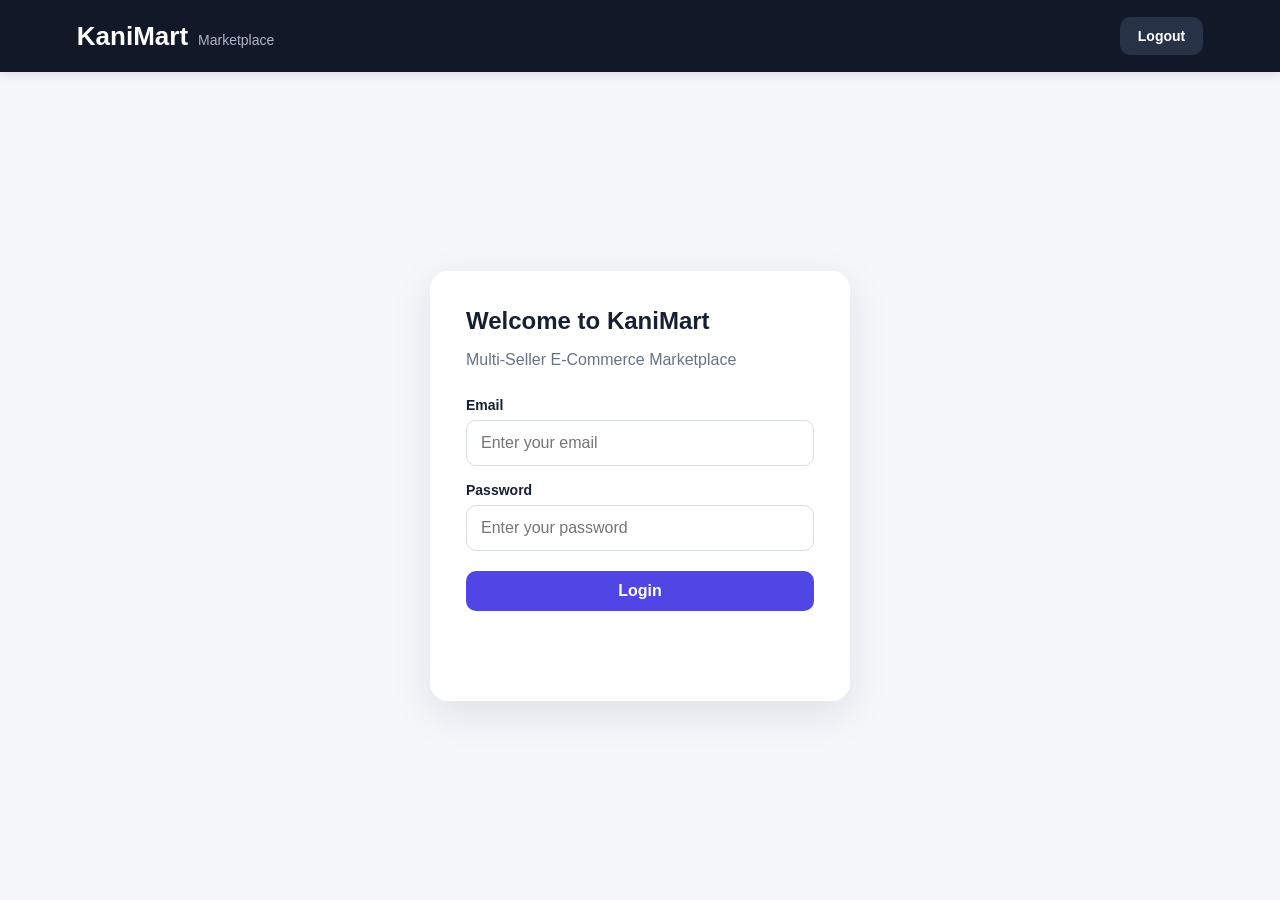
==== frontend/index.html @ 9bc730ee "Implement controllers and frontend updates" ====
<!DOCTYPE html>
<html lang="en">
<head>
    <meta charset="UTF-8">
    <meta name="viewport" content="width=device-width, initial-scale=1.0">

    <title>KaniMart - Marketplace</title>

    <link rel="stylesheet" href="style.css">
</head>

<body>

    <!-- =========================
         HEADER
    ========================== -->
    <header class="topbar">

        <div class="brand">
            <h1>KaniMart</h1>
            <span>Marketplace</span>
        </div>

        <div class="user-area">
            <span id="welcomeUser"></span>

            <button
                id="logoutButton"
                class="secondary-button"
                type="button"
            >
                Logout
            </button>
        </div>

    </header>


    <!-- =========================
         MAIN CONTENT
    ========================== -->
    <main class="page">

        <!-- =========================
             LOGIN SECTION
        ========================== -->
        <section
            id="authSection"
            class="auth-container"
        >

            <div class="auth-card">

                <h2>Welcome to KaniMart</h2>

                <p class="subtitle">
                    Multi-Seller E-Commerce Marketplace
                </p>

                <form id="loginForm">

                    <label for="email">
                        Email
                    </label>

                    <input
                        type="email"
                        id="email"
                        placeholder="Enter your email"
                        required
                    >


                    <label for="password">
                        Password
                    </label>

                    <input
                        type="password"
                        id="password"
                        placeholder="Enter your password"
                        required
                    >


                    <button
                        type="submit"
                        class="primary-button"
                    >
                        Login
                    </button>

                </form>

                <p
                    id="message"
                    class="message"
                ></p>

            </div>

        </section>


        <!-- =========================
             MARKETPLACE SECTION
        ========================== -->
        <section
            id="marketplaceSection"
            class="marketplace hidden"
        >

            <!-- HERO -->
            <div class="hero">

                <div>

                    <p class="eyebrow">
                        KaniMart Marketplace
                    </p>

                    <h2>
                        Find products you love.
                    </h2>

                    <p>
                        Browse products from multiple sellers
                        and shop from one marketplace.
                    </p>

                </div>

            </div>


            <!-- =========================
                 SEARCH / FILTER TOOLBAR
            ========================== -->
            <div class="toolbar">

                <input
                    type="search"
                    id="searchInput"
                    placeholder="Search products..."
                >


                <select id="categoryFilter">

                    <option value="">
                        All categories
                    </option>

                </select>


                <button
                    id="refreshProducts"
                    class="secondary-button"
                    type="button"
                >
                    Refresh
                </button>

            </div>


            <!-- =========================
                 PRODUCT / CART CONTROLS
            ========================== -->
            <div class="section-heading">

                <div>

                    <h2>
                        Products
                    </h2>

                    <p id="productCount">
                        Loading products...
                    </p>

                </div>


                <button
                    id="cartButton"
                    class="cart-button"
                    type="button"
                >
                    Cart
                    <span id="cartCount">0</span>
                </button>


                <button
                    id="checkoutButton"
                    class="cart-button"
                    type="button"
                >
                    Checkout
                </button>


                <button
                    id="orderHistoryButton"
                    class="secondary-button"
                    type="button"
                >
                    Order History
                </button>

            </div>


            <!-- =========================
                 PRODUCTS
            ========================== -->
            <div
                id="productGrid"
                class="product-grid"
            ></div>


            <p
                id="productMessage"
                class="message"
            ></p>

        </section>

    </main>


    <!-- =========================
         JAVASCRIPT
         
         IMPORTANT:
         The AI chatbot is created
         by app.js using setupChatbot().
         
         Do NOT add another chatbot
         section here.
    ========================== -->

    <script src="app.js"></script>

</body>
</html>
---- frontend/style.css ----
* {
    box-sizing: border-box;
}
:root {
    font-family: Arial, Helvetica, sans-serif;
    color: #172033;
    background: #f5f7fb;
}
body {
    margin: 0;
    min-height: 100vh;
    background: #f5f7fb;
}
button,
input,
select {
    font: inherit;
}
button {
    cursor: pointer;
}
.topbar {
    min-height: 72px;
    padding: 0 6%;
    display: flex;
    align-items: center;
    justify-content: space-between;
    background: #111827;
    color: white;
    box-shadow: 0 2px 10px rgba(0, 0, 0, 0.12);
}
.brand {
    display: flex;
    align-items: baseline;
    gap: 10px;
}
.brand h1 {
    margin: 0;
    font-size: 26px;
}
.brand span {
    color: #aeb8ca;
    font-size: 14px;
}
.user-area {
    display: flex;
    align-items: center;
    gap: 16px;
    font-size: 14px;
}
.page {
    width: min(1200px, 92%);
    margin: 0 auto;
}
.auth-container {
    min-height: calc(100vh - 72px);
    display: grid;
    place-items: center;
}
.auth-card {
    width: min(420px, 100%);
    padding: 36px;
    background: white;
    border-radius: 18px;
    box-shadow: 0 12px 40px rgba(20, 30, 50, 0.10);
}
.auth-card h2 {
    margin-top: 0;
    margin-bottom: 8px;
}
.subtitle {
    color: #687386;
    margin-bottom: 28px;
}
label {
    display: block;
    margin: 16px 0 7px;
    font-weight: 600;
    font-size: 14px;
}
input,
select {
    width: 100%;
    padding: 13px 14px;
    border: 1px solid #d6dce7;
    border-radius: 10px;
    background: white;
    outline: none;
}
input:focus,
select:focus {
    border-color: #4f46e5;
    box-shadow: 0 0 0 3px rgba(79, 70, 229, 0.10);
}
.primary-button,
.secondary-button,
.cart-button {
    border: 0;
    border-radius: 10px;
    padding: 11px 18px;
    font-weight: 700;
}
.primary-button {
    width: 100%;
    margin-top: 20px;
    background: #4f46e5;
    color: white;
}
.primary-button:hover {
    background: #4338ca;
}
.primary-button:disabled {
    background: #aeb5c5;
    cursor: not-allowed;
}
.secondary-button {
    background: #eef1f7;
    color: #263248;
}
.topbar .secondary-button {
    background: #273247;
    color: white;
}
.cart-button {
    background: #111827;
    color: white;
}
.cart-button span {
    display: inline-grid;
    place-items: center;
    min-width: 23px;
    height: 23px;
    margin-left: 6px;
    padding: 0 5px;
    border-radius: 50%;
    background: #4f46e5;
}
.message {
    min-height: 22px;
    margin-top: 16px;
    color: #4f5b70;
}
.marketplace {
    padding: 32px 0 60px;
}
.hero {
    min-height: 250px;
    padding: 40px;
    display: flex;
    align-items: center;
    border-radius: 22px;
    background: linear-gradient(135deg, #172554, #4338ca);
    color: white;
    overflow: hidden;
}
.hero h2 {
    margin: 5px 0 12px;
    font-size: clamp(30px, 5vw, 48px);
}
.hero p {
    max-width: 600px;
    color: #dce3ff;
    line-height: 1.6;
}
.eyebrow {
    text-transform: uppercase;
    letter-spacing: 2px;
    font-size: 12px;
    font-weight: 700;
}
.toolbar {
    margin: 28px 0;
    display: grid;
    grid-template-columns: 1fr 220px auto;
    gap: 12px;
}
.section-heading {
    display: flex;
    justify-content: space-between;
    align-items: center;
    margin: 20px 0;
}
.section-heading h2 {
    margin: 0;
}
.section-heading p {
    margin: 5px 0 0;
    color: #758095;
    font-size: 14px;
}
.product-grid {
    display: grid;
    grid-template-columns: repeat(3, 1fr);
    gap: 22px;
}
.product-card {
    background: white;
    border-radius: 16px;
    overflow: hidden;
    box-shadow: 0 5px 22px rgba(20, 30, 50, 0.08);
    transition: transform 0.15s ease, box-shadow 0.15s ease;
}
.product-card:hover {
    transform: translateY(-3px);
    box-shadow: 0 10px 28px rgba(20, 30, 50, 0.12);
}
.product-card img {
    width: 100%;
    height: 210px;
    display: block;
    object-fit: cover;
    background: #edf0f5;
}
.product-info {
    padding: 18px;
}
.category {
    display: inline-block;
    padding: 5px 9px;
    border-radius: 999px;
    background: #eef2ff;
    color: #4338ca;
    font-size: 11px;
    font-weight: 700;
}
.product-info h3 {
    margin: 12px 0 8px;
    font-size: 19px;
}
.description {
    min-height: 42px;
    margin: 0 0 16px;
    color: #687386;
    font-size: 14px;
    line-height: 1.5;
}
.product-bottom {
    display: flex;
    justify-content: space-between;
    align-items: center;
    margin-bottom: 4px;
}
.product-bottom strong {
    font-size: 20px;
}
.stock {
    color: #16803c;
    font-size: 12px;
    font-weight: 700;
}
.out-stock {
    color: #c62828;
    font-size: 12px;
    font-weight: 700;
}
.empty-state {
    grid-column: 1 / -1;
    padding: 60px 20px;
    text-align: center;
    background: white;
    border-radius: 16px;
}
.hidden {
    display: none !important;
}
@media (max-width: 850px) {
    .product-grid {
        grid-template-columns: repeat(2, 1fr);
    }
    .toolbar {
        grid-template-columns: 1fr 1fr;
    }
    .toolbar .secondary-button {
        grid-column: 1 / -1;
    }
}
@media (max-width: 600px) {
    .topbar {
        padding: 12px 4%;
    }
    .brand span {
        display: none;
    }
    .user-area {
        gap: 8px;
        font-size: 12px;
    }
    .page {
        width: 94%;
    }
    .hero {
        padding: 28px;
    }
    .product-grid {
        grid-template-columns: 1fr;
    }
    .toolbar {
        grid-template-columns: 1fr;
    }
    .toolbar .secondary-button {
        grid-column: auto;
    }
    .section-heading {
        align-items: flex-start;
        gap: 15px;
    }
}
.chatbot-section {
    margin: 40px auto;
    max-width: 800px;
    padding: 24px;
    border-radius: 12px;
    background: #ffffff;
    box-shadow: 0 4px 16px rgba(0, 0, 0, 0.08);
}

.chat-messages {
    min-height: 180px;
    max-height: 400px;
    overflow-y: auto;
    margin: 16px 0;
    padding: 16px;
    border: 1px solid #ddd;
    border-radius: 8px;
}

.chat-message {
    margin-bottom: 12px;
    padding: 10px 12px;
    border-radius: 8px;
}

.chat-message.user {
    text-align: right;
    background: #f1f1f1;
}

.chat-message.assistant {
    background: #eef6ff;
}

.chat-message strong {
    display: block;
    margin-bottom: 4px;
}

.chat-input-row {
    display: flex;
    gap: 10px;
}

#chatInput {
    flex: 1;
    padding: 12px;
    border: 1px solid #ccc;
    border-radius: 8px;
}

#chatSendButton {
    min-width: 90px;
}

.chat-status {
    min-height: 20px;
    margin-top: 8px;
}
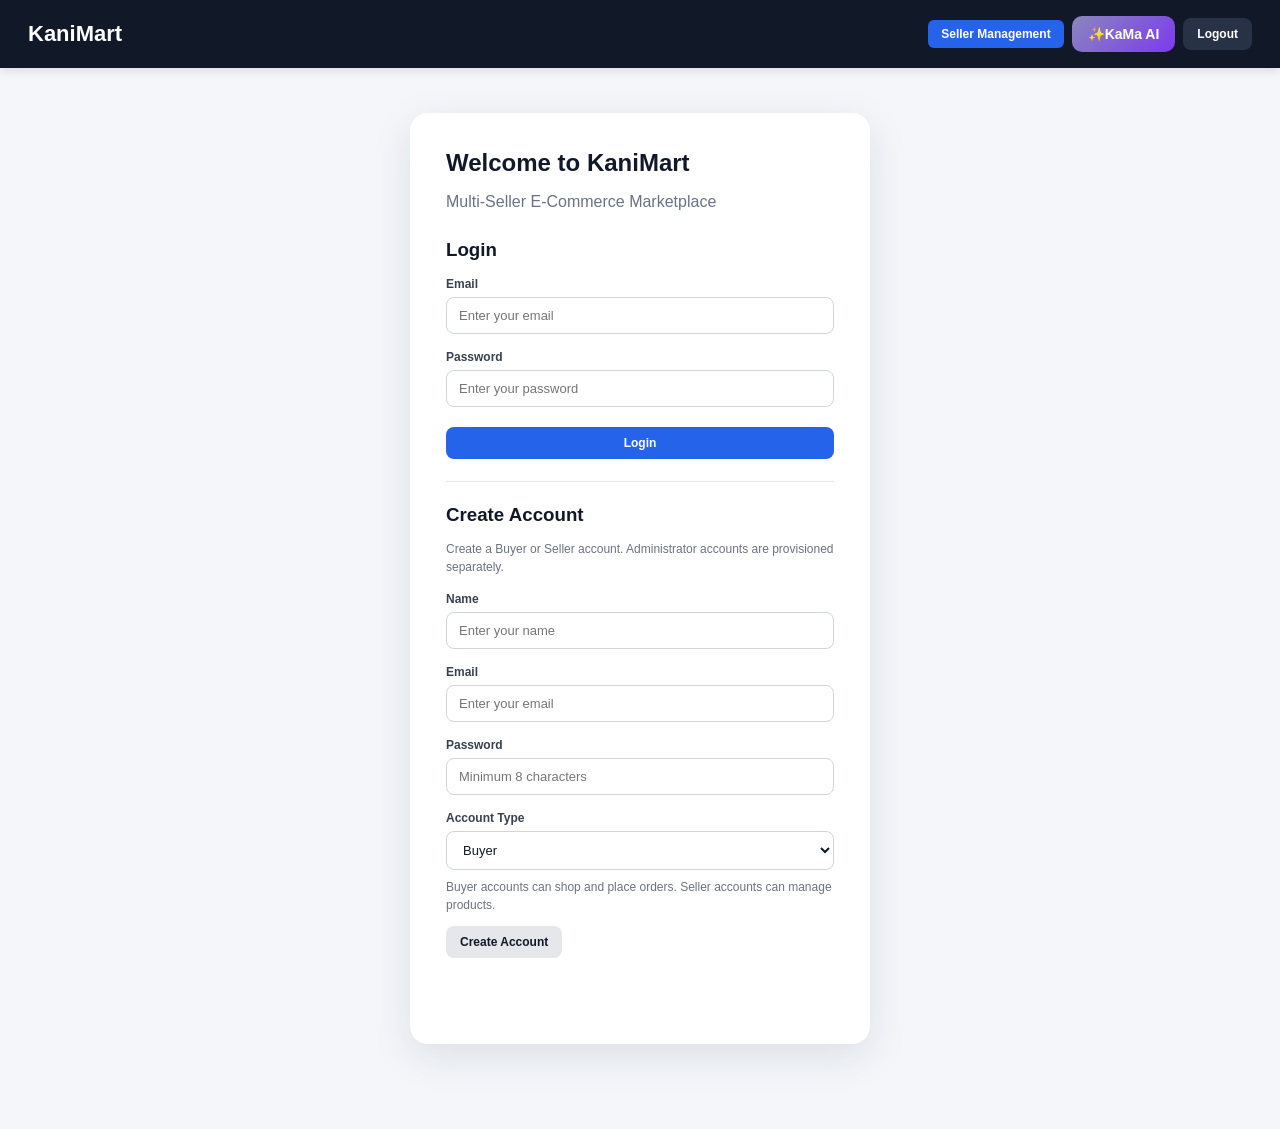
==== commit 7d643124: "Update storefront and product workflows Add frontend pages and AI, checkout, seller, and order flows" ====
--- a/frontend/index.html
+++ b/frontend/index.html
@@ -1,5 +1,6 @@
 <!DOCTYPE html>
 <html lang="en">
+
 <head>
     <meta charset="UTF-8">
     <meta name="viewport" content="width=device-width, initial-scale=1.0">
@@ -7,43 +8,578 @@
     <title>KaniMart - Marketplace</title>
 
     <link rel="stylesheet" href="style.css">
+
+    <style>
+        /* =====================================================
+           PAGE LAYOUT
+           ===================================================== */
+
+        * {
+            box-sizing: border-box;
+        }
+
+        body {
+            margin: 0;
+            background: #f4f6fa;
+        }
+
+        .page {
+            width: 100%;
+            max-width: none;
+            margin: 0;
+            padding: 0 28px 40px;
+        }
+
+
+        /* =====================================================
+           HEADER
+           ===================================================== */
+
+        .topbar {
+            width: 100%;
+            min-height: 56px;
+            padding: 16px 28px;
+            display: flex;
+            align-items: center;
+            justify-content: space-between;
+            background: #111827;
+        }
+
+        .brand {
+            display: flex;
+            align-items: baseline;
+            gap: 8px;
+        }
+
+        .brand h1 {
+            margin: 0;
+            font-size: 22px;
+            color: #ffffff;
+        }
+
+        .brand span {
+            color: #93c5fd;
+            font-size: 12px;
+        }
+
+        .user-area {
+            display: flex;
+            align-items: center;
+            gap: 8px;
+        }
+
+        #welcomeUser {
+            color: #ffffff;
+            font-size: 12px;
+            font-weight: 600;
+        }
+
+
+        /* =====================================================
+           SELLER MANAGEMENT BUTTON
+           ===================================================== */
+
+        .seller-management-button {
+            display: inline-flex;
+            align-items: center;
+            text-decoration: none;
+            padding: 7px 13px;
+            border-radius: 6px;
+            background: #2563eb;
+            color: white;
+            font-weight: 600;
+            font-size: 12px;
+            margin-left: 4px;
+        }
+
+        .seller-management-button:hover {
+            background: #1d4ed8;
+        }
+
+
+        /* =====================================================
+           MARKETPLACE
+           ===================================================== */
+
+        .marketplace {
+            width: 100%;
+            max-width: none;
+            margin: 0;
+            padding: 0;
+        }
+
+
+        /* =====================================================
+           HERO
+           ===================================================== */
+
+        .hero {
+            width: 100%;
+            margin: 24px 0 20px;
+            padding: 34px 32px;
+            border-radius: 16px;
+
+            background: linear-gradient(
+                135deg,
+                #1e2a68,
+                #4338ca
+            );
+
+            color: white;
+        }
+
+        .hero > div {
+            width: 100%;
+        }
+
+        .hero .eyebrow {
+            margin: 0 0 12px;
+            font-size: 11px;
+            font-weight: 700;
+            text-transform: uppercase;
+            letter-spacing: 1px;
+            color: #dbeafe;
+        }
+
+        .hero h2 {
+            margin: 0 0 10px;
+            font-size: 34px;
+            line-height: 1.15;
+            color: white;
+        }
+
+        .hero p:last-child {
+            margin: 0;
+            font-size: 14px;
+            line-height: 1.5;
+            color: #e0e7ff;
+        }
+
+
+        /* =====================================================
+           SEARCH / FILTER TOOLBAR
+           ===================================================== */
+
+        .toolbar {
+            width: 100%;
+            display: grid;
+            grid-template-columns: minmax(0, 1fr) 180px auto;
+            gap: 10px;
+            margin-bottom: 20px;
+        }
+
+        .toolbar input,
+        .toolbar select {
+            width: 100%;
+            height: 38px;
+            padding: 0 12px;
+            border: 1px solid #d1d5db;
+            border-radius: 8px;
+            background: white;
+            font-size: 13px;
+            outline: none;
+        }
+
+        .toolbar input:focus,
+        .toolbar select:focus {
+            border-color: #2563eb;
+        }
+
+        .toolbar button {
+            height: 38px;
+            white-space: nowrap;
+        }
+
+
+        /* =====================================================
+           PRODUCT HEADER
+           ===================================================== */
+
+        .section-heading {
+            width: 100%;
+            display: flex;
+            align-items: flex-end;
+            justify-content: space-between;
+            gap: 20px;
+            margin-bottom: 14px;
+        }
+
+        .section-heading h2 {
+            margin: 0 0 4px;
+            font-size: 21px;
+            color: #111827;
+        }
+
+        .section-heading p {
+            margin: 0;
+            font-size: 12px;
+            color: #6b7280;
+        }
+
+
+        /* =====================================================
+           MARKETPLACE ACTIONS
+           ===================================================== */
+
+        .marketplace-actions {
+            display: flex;
+            align-items: center;
+            justify-content: flex-end;
+            gap: 7px;
+            flex-wrap: wrap;
+        }
+
+        #cartButton,
+        #checkoutButton,
+        #orderHistoryButton {
+            height: 34px;
+            padding: 0 13px;
+            border: none;
+            border-radius: 8px;
+            background: #111827;
+            color: white;
+            font-size: 12px;
+            font-weight: 600;
+            cursor: pointer;
+        }
+
+        #cartButton:hover,
+        #checkoutButton:hover,
+        #orderHistoryButton:hover {
+            background: #1f2937;
+        }
+
+        #cartCount {
+            display: inline-flex;
+            align-items: center;
+            justify-content: center;
+            min-width: 18px;
+            height: 18px;
+            margin-left: 4px;
+            padding: 0 5px;
+            border-radius: 50%;
+            background: #4f46e5;
+            color: white;
+            font-size: 10px;
+        }
+
+
+        /* =====================================================
+           PRODUCT GRID
+           ===================================================== */
+
+        .product-grid {
+            width: 100%;
+            display: grid;
+            grid-template-columns: repeat(4, minmax(0, 1fr));
+            gap: 16px;
+        }
+
+
+        /* =====================================================
+           PRODUCT CARD
+           ===================================================== */
+
+        .product-card {
+            min-width: 0;
+            background: white;
+            border: 1px solid #e5e7eb;
+            border-radius: 12px;
+            overflow: hidden;
+            transition:
+                transform 0.2s ease,
+                box-shadow 0.2s ease;
+        }
+
+        .product-card:hover {
+            transform: translateY(-2px);
+            box-shadow: 0 8px 20px rgba(0, 0, 0, 0.08);
+        }
+
+        .product-card img {
+            width: 100%;
+            height: 190px;
+            display: block;
+            object-fit: cover;
+            background: #f3f4f6;
+        }
+
+
+        /* =====================================================
+           PRODUCT CONTENT
+           ===================================================== */
+
+        .product-card .product-content {
+            padding: 13px;
+        }
+
+        .product-card h3 {
+            margin: 7px 0 6px;
+            font-size: 15px;
+            line-height: 1.35;
+            color: #111827;
+        }
+
+        .product-card p {
+            margin: 0 0 8px;
+            font-size: 12px;
+            line-height: 1.45;
+            color: #6b7280;
+        }
+
+
+        /* =====================================================
+           AUTH SECTION
+           ===================================================== */
+
+        .auth-container {
+            width: 100%;
+            min-height: calc(100vh - 56px);
+            display: flex;
+            justify-content: center;
+            align-items: flex-start;
+            padding: 45px 20px;
+        }
+
+        .auth-card {
+            width: 100%;
+            max-width: 460px;
+        }
+
+        .auth-divider {
+            margin: 22px 0;
+            border: 0;
+            border-top: 1px solid #e5e7eb;
+        }
+
+        .auth-section-title {
+            margin-top: 0;
+            margin-bottom: 14px;
+        }
+
+        .auth-note {
+            margin-top: 8px;
+            font-size: 12px;
+            line-height: 1.5;
+            color: #6b7280;
+        }
+
+        .role-description {
+            margin-top: 5px;
+            margin-bottom: 14px;
+            font-size: 12px;
+            line-height: 1.5;
+            color: #6b7280;
+        }
+
+
+        /* =====================================================
+           GENERAL BUTTONS
+           ===================================================== */
+
+        .secondary-button {
+            cursor: pointer;
+        }
+
+
+        /* =====================================================
+           MESSAGE
+           ===================================================== */
+
+        .message {
+            margin-top: 12px;
+        }
+        
+        /* =====================================================
+           AI BUTTON
+           ===================================================== */
+        .kama-ai-button {
+            display: inline-flex;
+            align-items: center;
+            gap: 8px;
+            padding: 10px 16px;
+            border: none;
+            border-radius: 10px;
+            background: linear-gradient(135deg, #8a87be, #7c3aed);
+            color: #ffffff;
+            font-weight: 700;
+            cursor: pointer;
+            transition: 0.2s ease;
+    }
+
+    .kama-ai-button:hover {
+    transform: translateY(-1px);
+    box-shadow: 0 8px 20px rgba(8, 3, 105, 0.25);
+    }
+
+        /* =====================================================
+           RESPONSIVE
+           ===================================================== */
+
+        @media (max-width: 1100px) {
+
+            .product-grid {
+                grid-template-columns: repeat(3, minmax(0, 1fr));
+            }
+        }
+
+
+        @media (max-width: 800px) {
+
+            .page {
+                padding: 0 16px 30px;
+            }
+
+            .topbar {
+                padding: 0 16px;
+            }
+
+            .user-area {
+                gap: 5px;
+            }
+
+            #welcomeUser {
+                display: none;
+            }
+
+            .hero {
+                padding: 28px 24px;
+            }
+
+            .hero h2 {
+                font-size: 28px;
+            }
+
+            .product-grid {
+                grid-template-columns: repeat(2, minmax(0, 1fr));
+            }
+
+            .toolbar {
+                grid-template-columns: 1fr;
+            }
+
+            .section-heading {
+                align-items: flex-start;
+                flex-direction: column;
+            }
+
+            .marketplace-actions {
+                justify-content: flex-start;
+            }
+        }
+
+
+        @media (max-width: 520px) {
+
+            .page {
+                padding: 0 12px 25px;
+            }
+
+            .topbar {
+                padding: 0 12px;
+            }
+
+            .brand h1 {
+                font-size: 19px;
+            }
+
+            .brand span {
+                display: none;
+            }
+
+            .seller-management-button {
+                display: none;
+            }
+
+            .hero {
+                margin-top: 14px;
+                padding: 24px 20px;
+                border-radius: 12px;
+            }
+
+            .hero h2 {
+                font-size: 25px;
+            }
+
+            .product-grid {
+                grid-template-columns: 1fr;
+            }
+
+            .product-card img {
+                height: 210px;
+            }
+
+            .marketplace-actions {
+                width: 100%;
+            }
+
+            #cartButton,
+            #checkoutButton,
+            #orderHistoryButton {
+                flex: 1;
+            }
+        }
+    </style>
 </head>
 
+
 <body>
 
-    <!-- =========================
+    <!-- =====================================================
          HEADER
-    ========================== -->
+         ===================================================== -->
+
     <header class="topbar">
 
         <div class="brand">
+
             <h1>KaniMart</h1>
-            <span>Marketplace</span>
+
+
+
         </div>
 
+
         <div class="user-area">
+
             <span id="welcomeUser"></span>
+
+
+            <a
+                id="sellerManagement"
+                href="seller.html"
+                class="seller-management-button"
+                hidden
+            >
+                Seller Management
+            </a>
+            <button id="kamaAiButton" class="kama-ai-button" onclick="window.location.href='ai.html'">
+                ✨KaMa AI
+            </button>
 
             <button
                 id="logoutButton"
                 class="secondary-button"
-                type="button"
             >
                 Logout
             </button>
+
         </div>
 
     </header>
 
 
-    <!-- =========================
-         MAIN CONTENT
-    ========================== -->
+    <!-- =====================================================
+         MAIN
+         ===================================================== -->
+
     <main class="page">
 
-        <!-- =========================
-             LOGIN SECTION
-        ========================== -->
+
+        <!-- =================================================
+             AUTH SECTION
+             ================================================= -->
+
         <section
             id="authSection"
             class="auth-container"
@@ -51,11 +587,21 @@
 
             <div class="auth-card">
 
-                <h2>Welcome to KaniMart</h2>
+                <h2>
+                    Welcome to KaniMart
+                </h2>
 
                 <p class="subtitle">
                     Multi-Seller E-Commerce Marketplace
                 </p>
+
+
+                <!-- LOGIN -->
+
+                <h3 class="auth-section-title">
+                    Login
+                </h3>
+
 
                 <form id="loginForm">
 
@@ -67,6 +613,7 @@
                         type="email"
                         id="email"
                         placeholder="Enter your email"
+                        autocomplete="email"
                         required
                     >
 
@@ -79,6 +626,7 @@
                         type="password"
                         id="password"
                         placeholder="Enter your password"
+                        autocomplete="current-password"
                         required
                     >
 
@@ -91,6 +639,102 @@
                     </button>
 
                 </form>
+
+
+                <!-- REGISTRATION DIVIDER -->
+
+                <hr class="auth-divider">
+
+
+                <!-- REGISTRATION -->
+
+                <h3 class="auth-section-title">
+                    Create Account
+                </h3>
+
+                <p class="role-description">
+                    Create a Buyer or Seller account.
+                    Administrator accounts are provisioned separately.
+                </p>
+
+
+                <form id="registerForm">
+
+                    <label for="registerName">
+                        Name
+                    </label>
+
+                    <input
+                        type="text"
+                        id="registerName"
+                        placeholder="Enter your name"
+                        autocomplete="name"
+                        required
+                    >
+
+
+                    <label for="registerEmail">
+                        Email
+                    </label>
+
+                    <input
+                        type="email"
+                        id="registerEmail"
+                        placeholder="Enter your email"
+                        autocomplete="email"
+                        required
+                    >
+
+
+                    <label for="registerPassword">
+                        Password
+                    </label>
+
+                    <input
+                        type="password"
+                        id="registerPassword"
+                        placeholder="Minimum 8 characters"
+                        minlength="8"
+                        autocomplete="new-password"
+                        required
+                    >
+
+
+                    <label for="registerRole">
+                        Account Type
+                    </label>
+
+                    <select
+                        id="registerRole"
+                        required
+                    >
+
+                        <option value="BUYER">
+                            Buyer
+                        </option>
+
+                        <option value="SELLER">
+                            Seller
+                        </option>
+
+                    </select>
+
+
+                    <p class="auth-note">
+                        Buyer accounts can shop and place orders.
+                        Seller accounts can manage products.
+                    </p>
+
+
+                    <button
+                        type="submit"
+                        class="secondary-button"
+                    >
+                        Create Account
+                    </button>
+
+                </form>
+
 
                 <p
                     id="message"
@@ -102,15 +746,18 @@
         </section>
 
 
-        <!-- =========================
-             MARKETPLACE SECTION
-        ========================== -->
+        <!-- =================================================
+             MARKETPLACE
+             ================================================= -->
+
         <section
             id="marketplaceSection"
             class="marketplace hidden"
         >
 
+
             <!-- HERO -->
+
             <div class="hero">
 
                 <div>
@@ -133,9 +780,8 @@
             </div>
 
 
-            <!-- =========================
-                 SEARCH / FILTER TOOLBAR
-            ========================== -->
+            <!-- SEARCH / FILTER -->
+
             <div class="toolbar">
 
                 <input
@@ -157,7 +803,6 @@
                 <button
                     id="refreshProducts"
                     class="secondary-button"
-                    type="button"
                 >
                     Refresh
                 </button>
@@ -165,9 +810,8 @@
             </div>
 
 
-            <!-- =========================
-                 PRODUCT / CART CONTROLS
-            ========================== -->
+            <!-- PRODUCT HEADER -->
+
             <div class="section-heading">
 
                 <div>
@@ -183,45 +827,51 @@
                 </div>
 
 
-                <button
-                    id="cartButton"
-                    class="cart-button"
-                    type="button"
-                >
-                    Cart
-                    <span id="cartCount">0</span>
-                </button>
-
-
-                <button
-                    id="checkoutButton"
-                    class="cart-button"
-                    type="button"
-                >
-                    Checkout
-                </button>
-
-
-                <button
-                    id="orderHistoryButton"
-                    class="secondary-button"
-                    type="button"
-                >
-                    Order History
-                </button>
+                <div class="marketplace-actions">
+
+                    <button
+                        id="cartButton"
+                        class="cart-button"
+                    >
+                        Cart
+
+                        <span id="cartCount">
+                            0
+                        </span>
+
+                    </button>
+
+
+                    <button
+                        id="checkoutButton"
+                        class="cart-button"
+                    >
+                        Checkout
+                    </button>
+
+
+                    <button
+                        id="orderHistoryButton"
+                        class="secondary-button"
+                    >
+                        Order History
+                    </button>
+
+                </div>
 
             </div>
 
 
-            <!-- =========================
-                 PRODUCTS
-            ========================== -->
+            <!-- PRODUCT GRID -->
+
             <div
                 id="productGrid"
                 class="product-grid"
             ></div>
 
 
+            <!-- PRODUCT MESSAGE -->
+
             <p
                 id="productMessage"
                 class="message"
@@ -232,18 +882,10 @@
     </main>
 
 
-    <!-- =========================
-         JAVASCRIPT
-         
-         IMPORTANT:
-         The AI chatbot is created
-         by app.js using setupChatbot().
-         
-         Do NOT add another chatbot
-         section here.
-    ========================== -->
+    <!-- JAVASCRIPT -->
 
     <script src="app.js"></script>
 
 </body>
+
 </html>
--- a/frontend/style.css
+++ b/frontend/style.css
@@ -97,7 +97,7 @@
 .cart-button {
     border: 0;
     border-radius: 10px;
-    padding: 11px 18px;
+    padding: 10px 16px;
     font-weight: 700;
 }
 .primary-button {
@@ -363,4 +363,535 @@
 .chat-status {
     min-height: 20px;
     margin-top: 8px;
-}+}
+#cartButton,
+#checkoutButton,
+#orderHistoryButton {
+    background: #111827;
+    color: white;
+    border: none;
+    border-radius: 10px;
+    padding: 10px 16px;
+    font-weight: 600;
+    cursor: pointer;
+}
+
+#cartButton:hover,
+#checkoutButton:hover,
+#orderHistoryButton:hover {
+    background: #1f2937;
+}
+/* =========================================================
+   KANIMART - GLOBAL WEBSITE LAYOUT
+   ========================================================= */
+
+* {
+    box-sizing: border-box;
+}
+
+html {
+    width: 100%;
+    min-height: 100%;
+}
+
+body {
+    margin: 0;
+    width: 100%;
+    min-height: 100vh;
+    background: #f4f6fa;
+    color: #111827;
+    font-family: Arial, Helvetica, sans-serif;
+}
+
+
+/* =========================================================
+   HEADER
+   ========================================================= */
+
+.topbar {
+    width: 100%;
+    min-height: 56px;
+    padding: 0 28px;
+
+    display: flex;
+    align-items: center;
+    justify-content: space-between;
+
+    background: #111827;
+    color: white;
+}
+
+.brand {
+    display: flex;
+    align-items: baseline;
+    gap: 8px;
+}
+
+.brand h1 {
+    margin: 0;
+    font-size: 22px;
+    color: white;
+}
+
+.brand span {
+    font-size: 12px;
+    color: #93c5fd;
+}
+
+.user-area {
+    display: flex;
+    align-items: center;
+    gap: 8px;
+}
+
+
+/* =========================================================
+   GLOBAL PAGE CONTAINER
+   ========================================================= */
+
+.page {
+    width: 100%;
+    max-width: none;
+    margin: 0;
+    padding: 0 28px 40px;
+}
+
+
+/* =========================================================
+   COMMON CONTENT CONTAINER
+   ========================================================= */
+
+.container,
+.main-container,
+.content,
+.page-container,
+.marketplace,
+.checkout-container,
+.cart-container,
+.orders-container,
+.seller-container {
+    width: 100%;
+    max-width: none;
+}
+
+
+/* =========================================================
+   COMMON SECTION
+   ========================================================= */
+
+.section {
+    width: 100%;
+    margin-bottom: 20px;
+}
+
+
+/* =========================================================
+   COMMON WHITE CARD
+   ========================================================= */
+
+.card {
+    width: 100%;
+    background: white;
+    border-radius: 12px;
+    padding: 20px;
+    border: 1px solid #e5e7eb;
+    box-shadow: 0 3px 12px rgba(0, 0, 0, 0.05);
+}
+
+
+/* =========================================================
+   HERO
+   ========================================================= */
+
+.hero {
+    width: 100%;
+    margin: 24px 0 20px;
+    padding: 32px;
+
+    border-radius: 16px;
+
+    background: linear-gradient(
+        135deg,
+        #1e2a68,
+        #4338ca
+    );
+
+    color: white;
+}
+
+.hero h1,
+.hero h2 {
+    margin: 0 0 10px;
+    color: white;
+}
+
+.hero p {
+    margin: 0;
+    line-height: 1.5;
+}
+
+
+/* =========================================================
+   FORMS
+   ========================================================= */
+
+form {
+    width: 100%;
+}
+
+.form-group {
+    margin-bottom: 14px;
+}
+
+label {
+    display: block;
+    margin-bottom: 6px;
+
+    font-size: 12px;
+    font-weight: 600;
+    color: #374151;
+}
+
+input,
+select,
+textarea {
+    width: 100%;
+    max-width: 100%;
+    box-sizing: border-box;
+
+    padding: 10px 12px;
+
+    border: 1px solid #d1d5db;
+    border-radius: 8px;
+
+    background: white;
+    color: #111827;
+
+    font-size: 13px;
+}
+
+input:focus,
+select:focus,
+textarea:focus {
+    outline: none;
+    border-color: #2563eb;
+}
+
+textarea {
+    min-height: 80px;
+    resize: vertical;
+}
+
+
+/* =========================================================
+   TWO COLUMN FORM
+   ========================================================= */
+
+.form-grid {
+    width: 100%;
+
+    display: grid;
+    grid-template-columns: repeat(2, minmax(0, 1fr));
+
+    gap: 14px 16px;
+}
+
+.full-width {
+    grid-column: 1 / -1;
+}
+
+
+/* =========================================================
+   BUTTONS
+   ========================================================= */
+
+button {
+    font-family: inherit;
+}
+
+.primary-button,
+.secondary-button,
+.cart-button {
+    border: none;
+    border-radius: 8px;
+
+    padding: 9px 14px;
+
+    font-size: 12px;
+    font-weight: 600;
+
+    cursor: pointer;
+}
+
+.primary-button {
+    background: #2563eb;
+    color: white;
+}
+
+.primary-button:hover {
+    background: #1d4ed8;
+}
+
+.secondary-button {
+    background: #e5e7eb;
+    color: #111827;
+}
+
+.secondary-button:hover {
+    background: #d1d5db;
+}
+
+.cart-button {
+    background: #111827;
+    color: white;
+}
+
+.cart-button:hover {
+    background: #1f2937;
+}
+
+
+/* =========================================================
+   PRODUCT GRID
+   ========================================================= */
+
+.product-grid,
+.product-list {
+    width: 100%;
+
+    display: grid;
+    grid-template-columns: repeat(4, minmax(0, 1fr));
+
+    gap: 16px;
+}
+
+
+/* =========================================================
+   PRODUCT CARD
+   ========================================================= */
+
+.product-card,
+.seller-product {
+    min-width: 0;
+
+    background: white;
+
+    border: 1px solid #e5e7eb;
+    border-radius: 12px;
+
+    overflow: hidden;
+
+    box-shadow: 0 2px 8px rgba(0, 0, 0, 0.04);
+
+    transition:
+        transform 0.2s ease,
+        box-shadow 0.2s ease;
+}
+
+.product-card:hover,
+.seller-product:hover {
+    transform: translateY(-2px);
+
+    box-shadow:
+        0 8px 20px rgba(0, 0, 0, 0.08);
+}
+
+
+/* =========================================================
+   PRODUCT IMAGE
+   ========================================================= */
+
+.product-card img,
+.product-image {
+    width: 100%;
+    height: 180px;
+
+    display: block;
+
+    object-fit: cover;
+    background: #f3f4f6;
+}
+
+
+/* =========================================================
+   PRODUCT CONTENT
+   ========================================================= */
+
+.product-content {
+    padding: 13px;
+}
+
+.product-content h3 {
+    margin: 0 0 7px;
+
+    font-size: 15px;
+    line-height: 1.35;
+}
+
+.product-content p {
+    margin: 0 0 8px;
+
+    font-size: 12px;
+    line-height: 1.45;
+
+    color: #6b7280;
+}
+
+
+/* =========================================================
+   TOOLBAR
+   ========================================================= */
+
+.toolbar {
+    width: 100%;
+
+    display: grid;
+    grid-template-columns: minmax(0, 1fr) 180px auto;
+
+    gap: 10px;
+
+    margin-bottom: 20px;
+}
+
+
+/* =========================================================
+   SECTION HEADING
+   ========================================================= */
+
+.section-heading {
+    width: 100%;
+
+    display: flex;
+    align-items: flex-end;
+    justify-content: space-between;
+
+    gap: 20px;
+
+    margin-bottom: 14px;
+}
+
+.section-heading h2 {
+    margin: 0 0 4px;
+}
+
+.section-heading p {
+    margin: 0;
+
+    font-size: 12px;
+    color: #6b7280;
+}
+
+
+/* =========================================================
+   TABLES
+   ========================================================= */
+
+.table-container {
+    width: 100%;
+    overflow-x: auto;
+
+    background: white;
+
+    border-radius: 12px;
+    border: 1px solid #e5e7eb;
+}
+
+table {
+    width: 100%;
+    border-collapse: collapse;
+}
+
+th,
+td {
+    padding: 11px 12px;
+
+    text-align: left;
+
+    border-bottom: 1px solid #e5e7eb;
+
+    font-size: 13px;
+}
+
+th {
+    background: #f9fafb;
+    font-weight: 600;
+}
+
+
+/* =========================================================
+   RESPONSIVE
+   ========================================================= */
+
+@media (max-width: 1100px) {
+
+    .product-grid,
+    .product-list {
+        grid-template-columns: repeat(3, minmax(0, 1fr));
+    }
+}
+
+
+@media (max-width: 800px) {
+
+    .page {
+        padding: 0 16px 30px;
+    }
+
+    .topbar {
+        padding: 0 16px;
+    }
+
+    .form-grid {
+        grid-template-columns: 1fr;
+    }
+
+    .full-width {
+        grid-column: auto;
+    }
+
+    .toolbar {
+        grid-template-columns: 1fr;
+    }
+
+    .product-grid,
+    .product-list {
+        grid-template-columns: repeat(2, minmax(0, 1fr));
+    }
+
+    .section-heading {
+        align-items: flex-start;
+        flex-direction: column;
+    }
+
+    .hero {
+        padding: 26px 22px;
+    }
+}
+
+
+@media (max-width: 520px) {
+
+    .page {
+        padding: 0 12px 24px;
+    }
+
+    .topbar {
+        padding: 0 12px;
+    }
+
+    .product-grid,
+    .product-list {
+        grid-template-columns: 1fr;
+    }
+
+    .hero {
+        margin-top: 14px;
+        padding: 24px 18px;
+        border-radius: 12px;
+    }
+
+    .product-card img,
+    .product-image {
+        height: 210px;
+    }
+}
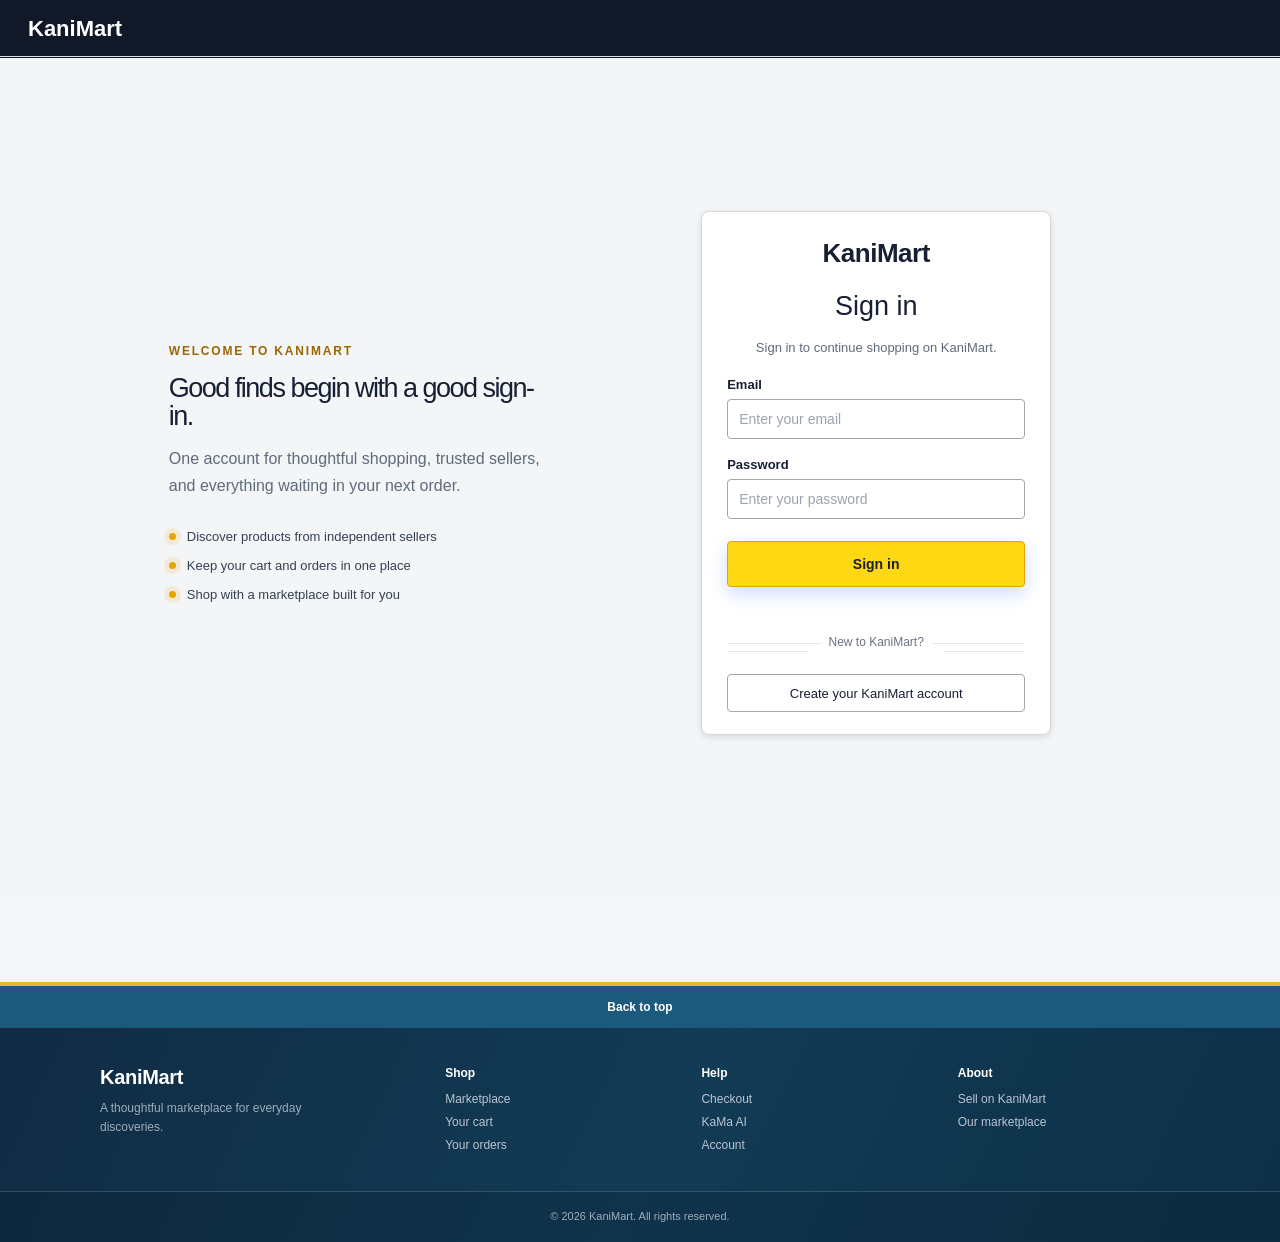
==== commit 1237fe40: "Update application frontend and backend" ====
--- a/frontend/index.html
+++ b/frontend/index.html
@@ -370,6 +370,220 @@
             font-size: 12px;
             line-height: 1.5;
             color: #6b7280;
+        }
+
+        #authSection {
+            min-height: calc(100vh - 56px);
+            margin: 0 -28px;
+            padding: 42px 20px 56px;
+            display: grid;
+            grid-template-columns: minmax(280px, 430px) minmax(340px, 410px);
+            align-items: center;
+            gap: clamp(54px, 8vw, 120px);
+            justify-content: center;
+            background: #f3f5f7;
+        }
+
+        #authSection::before {
+            content: "";
+            position: absolute;
+            inset: 56px 0 auto;
+            height: 1px;
+            background: #d9dee5;
+        }
+
+        .auth-intro {
+            max-width: 390px;
+            color: #172033;
+        }
+
+        .auth-intro-kicker {
+            margin: 0 0 16px;
+            color: #9a6700;
+            font-size: 12px;
+            font-weight: 700;
+            letter-spacing: 1.8px;
+            text-transform: uppercase;
+        }
+
+        .auth-intro h2 {
+            margin: 0 0 18px;
+            max-width: 370px;
+            font-size: clamp(36px, 4vw, 54px);
+            font-weight: 500;
+            letter-spacing: -1.5px;
+            line-height: 1.05;
+        }
+
+        .auth-intro-copy {
+            margin: 0;
+            color: #5f6b7a;
+            font-size: 16px;
+            line-height: 1.65;
+        }
+
+        .auth-benefits {
+            display: grid;
+            gap: 14px;
+            margin: 30px 0 0;
+            padding: 0;
+            list-style: none;
+        }
+
+        .auth-benefits li {
+            display: flex;
+            align-items: center;
+            gap: 11px;
+            color: #354052;
+            font-size: 13px;
+        }
+
+        .auth-benefits li::before {
+            content: "";
+            width: 7px;
+            height: 7px;
+            flex: 0 0 7px;
+            border-radius: 50%;
+            background: #e7a400;
+            box-shadow: 0 0 0 5px rgba(231, 164, 0, 0.13);
+        }
+
+        #authSection .auth-card {
+            width: min(350px, 100%);
+            max-width: none;
+            padding: 26px 25px 22px;
+            background: #ffffff;
+            border: 1px solid #d5d9d9;
+            border-radius: 8px;
+            box-shadow: 0 2px 7px rgba(15, 23, 42, 0.12);
+        }
+
+        #authSection h1,
+        #authSection h2 {
+            color: #172033;
+        }
+
+        #authSection h1 {
+            margin: 0 0 22px;
+            text-align: center;
+            font-size: 26px;
+            letter-spacing: -0.5px;
+        }
+
+        #authSection h2 {
+            margin: 0 0 16px;
+            font-size: 27px;
+            font-weight: 500;
+        }
+
+        #authSection .auth-subtitle {
+            margin: 0 0 20px;
+            color: #5f6b7a;
+            font-size: 13px;
+            line-height: 1.5;
+        }
+
+        #authSection .auth-field {
+            margin-bottom: 18px;
+        }
+
+        #authSection label {
+            display: block;
+            margin: 0 0 7px;
+            color: #172033;
+            font-size: 13px;
+            font-weight: 700;
+        }
+
+        #authSection input,
+        #authSection select {
+            width: 100%;
+            height: 40px;
+            padding: 0 11px;
+            border: 1px solid #a6a6a6;
+            border-radius: 4px;
+            color: #172033;
+            font-size: 14px;
+        }
+
+        #authSection input:focus,
+        #authSection select:focus {
+            border-color: #e77600;
+            box-shadow: 0 0 0 3px rgba(255, 153, 0, 0.22);
+        }
+
+        #authSection .auth-login-button,
+        #authSection #registerForm .secondary-button {
+            width: 100%;
+            min-height: 40px;
+            margin-top: 4px;
+            border: 1px solid #e7a400;
+            border-radius: 4px;
+            background: #ffd814;
+            color: #172033;
+            font-size: 14px;
+            font-weight: 600;
+            cursor: pointer;
+        }
+
+        #authSection .auth-login-button:hover,
+        #authSection #registerForm .secondary-button:hover {
+            background: #f7ca00;
+        }
+
+        #authSection .auth-message {
+            min-height: 18px;
+            margin: 12px 0 0;
+            color: #b12704;
+            font-size: 12px;
+        }
+
+        #authSection .auth-divider {
+            position: relative;
+            margin: 26px 0 16px;
+            border-top: 1px solid #e7e7e7;
+            text-align: center;
+        }
+
+        #authSection .auth-divider span {
+            position: relative;
+            top: -9px;
+            padding: 0 8px;
+            background: #ffffff;
+            color: #6b7280;
+            font-size: 12px;
+        }
+
+        #authSection .secondary-auth-button,
+        #authSection .create-account-button {
+            width: 100%;
+            min-height: 38px;
+            border: 1px solid #a6a6a6;
+            border-radius: 4px;
+            background: #ffffff;
+            color: #172033;
+            font-size: 13px;
+            cursor: pointer;
+        }
+
+        #authSection .secondary-auth-button:hover,
+        #authSection .create-account-button:hover {
+            background: #f7fafa;
+        }
+
+        #registerView h2 {
+            font-size: 24px;
+        }
+
+        #registerView .role-description,
+        #registerView .auth-note {
+            color: #5f6b7a;
+            font-size: 12px;
+            line-height: 1.5;
+        }
+
+        body.auth-mode .user-area {
+            display: none;
         }
 
 
@@ -450,6 +664,16 @@
                 font-size: 28px;
             }
 
+            #authSection {
+                margin: 0 -16px;
+                grid-template-columns: minmax(340px, 410px);
+                padding-top: 28px;
+            }
+
+            .auth-intro {
+                display: none;
+            }
+
             .product-grid {
                 grid-template-columns: repeat(2, minmax(0, 1fr));
             }
@@ -499,6 +723,15 @@
 
             .hero h2 {
                 font-size: 25px;
+            }
+
+            #authSection {
+                margin: 0 -12px;
+                padding: 22px 14px 40px;
+            }
+
+            #authSection .auth-card {
+                padding: 23px 20px 20px;
             }
 
             .product-grid {
@@ -582,169 +815,85 @@
 
         <section
             id="authSection"
-            class="auth-container"
+            class="auth-section"
         >
 
+            <div class="auth-intro" aria-hidden="true">
+                <p class="auth-intro-kicker">Welcome to KaniMart</p>
+                <h2>Good finds begin with a good sign-in.</h2>
+                <p class="auth-intro-copy">
+                    One account for thoughtful shopping, trusted sellers, and everything waiting in your next order.
+                </p>
+                <ul class="auth-benefits">
+                    <li>Discover products from independent sellers</li>
+                    <li>Keep your cart and orders in one place</li>
+                    <li>Shop with a marketplace built for you</li>
+                </ul>
+            </div>
+
             <div class="auth-card">
-
-                <h2>
-                    Welcome to KaniMart
-                </h2>
-
-                <p class="subtitle">
-                    Multi-Seller E-Commerce Marketplace
-                </p>
-
-
                 <!-- LOGIN -->
-
-                <h3 class="auth-section-title">
-                    Login
-                </h3>
-
-
-                <form id="loginForm">
-
-                    <label for="email">
-                        Email
-                    </label>
-
-                    <input
-                        type="email"
-                        id="email"
-                        placeholder="Enter your email"
-                        autocomplete="email"
-                        required
-                    >
-
-
-                    <label for="password">
-                        Password
-                    </label>
-
-                    <input
-                        type="password"
-                        id="password"
-                        placeholder="Enter your password"
-                        autocomplete="current-password"
-                        required
-                    >
-
-
-                    <button
-                        type="submit"
-                        class="primary-button"
-                    >
-                        Login
-                    </button>
-
-                </form>
-
-
-                <!-- REGISTRATION DIVIDER -->
-
-                <hr class="auth-divider">
-
+                <div id="loginView">
+                    <h1>KaniMart</h1>
+                    <h2>Sign in</h2>
+                    <p class="auth-subtitle">Sign in to continue shopping on KaniMart.</p>
+
+                    <form id="loginForm">
+                        <div class="auth-field">
+                            <label for="email">Email</label>
+                            <input type="email" id="email" name="email" placeholder="Enter your email" autocomplete="email" required>
+                        </div>
+                        <div class="auth-field">
+                            <label for="password">Password</label>
+                            <input type="password" id="password" name="password" placeholder="Enter your password" autocomplete="current-password" required>
+                        </div>
+                        <button type="submit" class="auth-login-button">Sign in</button>
+                        <p id="message" class="auth-message"></p>
+                    </form>
+
+                    <div class="auth-divider"><span>New to KaniMart?</span></div>
+                    <button type="button" id="showRegisterButton" class="secondary-auth-button">Create your KaniMart account</button>
+                </div>
 
                 <!-- REGISTRATION -->
-
-                <h3 class="auth-section-title">
-                    Create Account
-                </h3>
-
-                <p class="role-description">
-                    Create a Buyer or Seller account.
-                    Administrator accounts are provisioned separately.
-                </p>
-
-
-                <form id="registerForm">
-
-                    <label for="registerName">
-                        Name
-                    </label>
-
-                    <input
-                        type="text"
-                        id="registerName"
-                        placeholder="Enter your name"
-                        autocomplete="name"
-                        required
-                    >
-
-
-                    <label for="registerEmail">
-                        Email
-                    </label>
-
-                    <input
-                        type="email"
-                        id="registerEmail"
-                        placeholder="Enter your email"
-                        autocomplete="email"
-                        required
-                    >
-
-
-                    <label for="registerPassword">
-                        Password
-                    </label>
-
-                    <input
-                        type="password"
-                        id="registerPassword"
-                        placeholder="Minimum 8 characters"
-                        minlength="8"
-                        autocomplete="new-password"
-                        required
-                    >
-
-
-                    <label for="registerRole">
-                        Account Type
-                    </label>
-
-                    <select
-                        id="registerRole"
-                        required
-                    >
-
-                        <option value="BUYER">
-                            Buyer
-                        </option>
-
-                        <option value="SELLER">
-                            Seller
-                        </option>
-
-                    </select>
-
-
-                    <p class="auth-note">
-                        Buyer accounts can shop and place orders.
-                        Seller accounts can manage products.
-                    </p>
-
-
-                    <button
-                        type="submit"
-                        class="secondary-button"
-                    >
-                        Create Account
-                    </button>
-
-                </form>
-
-
-                <p
-                    id="message"
-                    class="message"
-                ></p>
-
-            </div>
-
-        </section>
-
+                <div id="registerView" class="hidden">
+                    <h1>KaniMart</h1>
+                    <h2>Create account</h2>
+                    <p class="auth-subtitle">Join KaniMart and start shopping or selling.</p>
+
+                    <form id="registerForm">
+                        <div class="auth-field">
+                            <label for="registerName">Full Name</label>
+                            <input type="text" id="registerName" name="name" placeholder="Enter your name" autocomplete="name" required>
+                        </div>
+                        <div class="auth-field">
+                            <label for="registerEmail">Email</label>
+                            <input type="email" id="registerEmail" name="email" placeholder="Enter your email" autocomplete="email" required>
+                        </div>
+                        <div class="auth-field">
+                            <label for="registerPassword">Password</label>
+                            <input type="password" id="registerPassword" placeholder="Minimum 6 characters" minlength="6" autocomplete="new-password" required>
+                        </div>
+                        <div class="auth-field">
+                            <label for="registerRole">Account Type</label>
+                            <select id="registerRole" required>
+                                <option value="BUYER">Buyer</option>
+                                <option value="SELLER">Seller</option>
+                            </select>
+                        </div>
+                        <p class="auth-note">Buyer accounts can shop and place orders. Seller accounts can manage products.</p>
+                        <button type="submit" class="secondary-button">Create account</button>
+                    </form>
+
+                    <p id="registerMessage" class="auth-message"></p>
+                    <div class="auth-divider"><span>Already have an account?</span></div>
+                    <button type="button" id="showLoginButton" class="create-account-button">Back to sign in</button>
+                </div>
+
+        </div>
+
+    </div>
+</section>
 
         <!-- =================================================
              MARKETPLACE
@@ -885,7 +1034,72 @@
     <!-- JAVASCRIPT -->
 
     <script src="app.js"></script>
-
+<script>
+document.addEventListener("DOMContentLoaded", function () {
+
+    const loginView = document.getElementById("loginView");
+    const registerView = document.getElementById("registerView");
+
+    const showRegisterButton =
+        document.getElementById("showRegisterButton");
+
+    const showLoginButton =
+        document.getElementById("showLoginButton");
+
+
+    // Create Account
+    if (showRegisterButton) {
+        showRegisterButton.addEventListener("click", function (event) {
+            event.preventDefault();
+
+            loginView.classList.add("hidden");
+            registerView.classList.remove("hidden");
+        });
+    }
+
+
+    // Back to Login
+    if (showLoginButton) {
+        showLoginButton.addEventListener("click", function (event) {
+            event.preventDefault();
+
+            registerView.classList.add("hidden");
+            loginView.classList.remove("hidden");
+        });
+    }
+
+});
+</script>
+
+<footer class="site-footer">
+    <a class="footer-back-to-top" href="#">Back to top</a>
+    <div class="footer-content">
+        <div class="footer-brand-block">
+            <p class="footer-brand">KaniMart</p>
+            <p class="footer-tagline">A thoughtful marketplace for everyday discoveries.</p>
+        </div>
+        <div class="footer-column">
+            <h3>Shop</h3>
+            <a href="index.html">Marketplace</a>
+            <a href="cart.html">Your cart</a>
+            <a href="orders.html">Your orders</a>
+        </div>
+        <div class="footer-column">
+            <h3>Help</h3>
+            <a href="checkout.html">Checkout</a>
+            <a href="ai.html">KaMa AI</a>
+            <a href="index.html">Account</a>
+        </div>
+        <div class="footer-column">
+            <h3>About</h3>
+            <a href="seller.html">Sell on KaniMart</a>
+            <a href="index.html">Our marketplace</a>
+        </div>
+    </div>
+    <div class="footer-legal">
+        <p>&copy; 2026 KaniMart. All rights reserved.</p>
+    </div>
+</footer>
 </body>
 
 </html>
--- a/frontend/style.css
+++ b/frontend/style.css
@@ -10,6 +10,87 @@
     margin: 0;
     min-height: 100vh;
     background: #f5f7fb;
+}
+.site-footer {
+    width: 100%;
+    margin-top: 40px;
+    border-top: 4px solid #f0b429;
+    background: linear-gradient(115deg, #102b43 0%, #123b55 52%, #0d3047 100%);
+    color: #cbd5e1;
+}
+.footer-back-to-top {
+    display: block;
+    padding: 14px 20px;
+    background: #1c5a7d;
+    color: #ffffff;
+    text-align: center;
+    font-size: 12px;
+    font-weight: 700;
+    text-decoration: none;
+    transition: background 0.2s ease;
+}
+.footer-back-to-top:hover {
+    background: #24739b;
+}
+.footer-content {
+    width: min(1080px, 92%);
+    margin: 0 auto;
+    padding: 38px 0 30px;
+    display: grid;
+    grid-template-columns: 1.4fr repeat(3, 1fr);
+    gap: 34px;
+}
+.footer-brand {
+    margin: 0 0 10px;
+    color: #ffffff;
+    font-size: 20px;
+    font-weight: 700;
+    letter-spacing: -0.3px;
+}
+.footer-tagline {
+    max-width: 220px;
+    margin: 0;
+    color: #9eacba;
+    font-size: 12px;
+    line-height: 1.6;
+}
+.footer-column h3 {
+    margin: 0 0 12px;
+    color: #ffffff;
+    font-size: 12px;
+    font-weight: 700;
+}
+.footer-column a {
+    display: block;
+    width: fit-content;
+    margin: 0 0 9px;
+    color: #b9c5d1;
+    font-size: 12px;
+    text-decoration: none;
+}
+.footer-column a:hover {
+    color: #ffffff;
+    text-decoration: underline;
+}
+.footer-legal {
+    padding: 18px 20px 20px;
+    border-top: 1px solid rgba(193, 216, 230, 0.2);
+    background: rgba(5, 25, 40, 0.22);
+    color: #9eacba;
+    text-align: center;
+    font-size: 11px;
+}
+.footer-legal p {
+    margin: 0;
+}
+@media (max-width: 650px) {
+    .footer-content {
+        grid-template-columns: repeat(2, 1fr);
+        gap: 28px 20px;
+    }
+    .footer-brand-block {
+        grid-column: 1 / -1;
+    }
 }
 button,
 input,
@@ -895,3 +976,802 @@
         height: 210px;
     }
 }
+/* =========================================================
+   KANIMART PRODUCT CARD - FINAL DESIGN
+   ========================================================= */
+
+.product-card {
+    background: #ffffff;
+    border: 1px solid #e5e7eb;
+    border-radius: 12px;
+    overflow: hidden;
+    box-shadow: 0 3px 12px rgba(15, 23, 42, 0.08);
+
+    display: flex;
+    flex-direction: column;
+
+    transition:
+        transform 0.2s ease,
+        box-shadow 0.2s ease;
+}
+
+.product-card:hover {
+    transform: translateY(-3px);
+    box-shadow: 0 10px 25px rgba(15, 23, 42, 0.12);
+}
+
+
+/* PRODUCT IMAGE */
+
+.product-card-image {
+    width: 100%;
+    height: 165px;
+
+    display: block;
+
+    object-fit: cover;
+    background: #f3f4f6;
+}
+
+
+/* CARD BODY */
+
+.product-card-body {
+    padding: 12px;
+
+    display: flex;
+    flex-direction: column;
+
+    flex: 1;
+}
+
+
+/* CATEGORY */
+
+.product-card-category {
+    display: inline-block;
+
+    width: fit-content;
+
+    padding: 4px 8px;
+
+    border-radius: 6px;
+
+    background: #eef2ff;
+    color: #4338ca;
+
+    font-size: 11px;
+    font-weight: 700;
+
+    margin-bottom: 7px;
+}
+
+
+/* PRODUCT NAME */
+
+.product-card-title {
+    margin: 0 0 6px;
+
+    font-size: 15px;
+    line-height: 1.35;
+
+    color: #111827;
+}
+
+
+/* DESCRIPTION */
+
+.product-card-description {
+    margin: 0 0 10px;
+
+    min-height: 34px;
+
+    color: #64748b;
+
+    font-size: 12px;
+    line-height: 1.45;
+}
+
+
+/* PRICE + STOCK */
+
+.product-card-bottom {
+    display: flex;
+
+    align-items: center;
+    justify-content: space-between;
+
+    gap: 8px;
+
+    margin-bottom: 7px;
+}
+
+.product-card-price {
+    color: #111827;
+
+    font-size: 18px;
+    font-weight: 800;
+}
+
+.product-stock {
+    font-size: 11px;
+    font-weight: 700;
+
+    white-space: nowrap;
+}
+
+.product-stock.in-stock {
+    color: #059669;
+
+    background: #ecfdf5;
+
+    padding: 4px 7px;
+
+    border-radius: 999px;
+}
+
+.product-stock.out-of-stock {
+    color: #dc2626;
+
+    background: #fef2f2;
+
+    padding: 4px 7px;
+
+    border-radius: 999px;
+}
+
+
+/* =========================================================
+   BLUE ADD TO CART BUTTON
+   ========================================================= */
+
+.add-to-cart-button {
+    width: 100%;
+
+    margin-top: auto;
+
+    padding: 10px 14px;
+
+    border: none;
+    border-radius: 8px;
+
+    background: #2563eb;
+    color: #ffffff;
+
+    font-size: 13px;
+    font-weight: 700;
+
+    cursor: pointer;
+
+    transition:
+        background 0.2s ease,
+        transform 0.15s ease;
+}
+
+.add-to-cart-button:hover {
+    background: #1d4ed8;
+    transform: translateY(-1px);
+}
+
+.add-to-cart-button:active {
+    transform: translateY(0);
+}
+
+.add-to-cart-button:disabled {
+    background: #9ca3af;
+    cursor: not-allowed;
+    transform: none;
+}
+
+
+/* =========================================================
+   REVIEWS
+   ========================================================= */
+
+.product-reviews {
+    min-height: 25px;
+
+    display: flex;
+    align-items: center;
+
+    gap: 7px;
+
+    margin-bottom: 9px;
+
+    font-size: 12px;
+}
+
+.review-summary {
+    display: flex;
+
+    align-items: center;
+
+    gap: 7px;
+}
+
+.review-stars {
+    color: #f59e0b;
+
+    font-size: 16px;
+    letter-spacing: 1px;
+}
+
+.review-average {
+    color: #374151;
+    font-weight: 700;
+}
+
+.review-count {
+    color: #64748b;
+}
+
+.review-empty {
+    color: #94a3b8;
+    font-size: 11px;
+}
+
+.review-loading {
+    color: #94a3b8;
+    font-size: 11px;
+}
+
+
+/* WRITE REVIEW */
+
+.review-button {
+    margin-left: auto;
+
+    border: none;
+
+    background: transparent;
+
+    color: #2563eb;
+
+    font-size: 11px;
+    font-weight: 600;
+
+    cursor: pointer;
+}
+
+.review-button:hover {
+    text-decoration: underline;
+}
+/* =========================================================
+   FINAL HOME PAGE LAYOUT
+   ========================================================= */
+
+body {
+    background: #f4f6fa;
+}
+
+.page {
+    width: 100%;
+    max-width: none;
+
+    padding: 0 30px 40px;
+}
+
+
+/* HERO */
+
+.hero {
+    width: 100%;
+
+    margin: 14px 0 20px;
+
+    min-height: 132px;
+
+    padding: 28px 30px;
+
+    border-radius: 15px;
+
+    background:
+        linear-gradient(
+            135deg,
+            #1e2a68,
+            #4338ca
+        );
+
+    color: white;
+}
+
+.hero h1,
+.hero h2 {
+    margin: 0 0 8px;
+
+    font-size: 32px;
+
+    color: white;
+}
+
+.hero p {
+    margin: 0;
+
+    color: #e0e7ff;
+
+    font-size: 15px;
+}
+
+
+/* SEARCH AREA */
+
+.toolbar {
+    display: grid;
+
+    grid-template-columns:
+        minmax(0, 1fr)
+        220px
+        auto;
+
+    gap: 10px;
+
+    margin: 20px 0;
+}
+
+.toolbar input,
+.toolbar select {
+    height: 38px;
+
+    border-radius: 8px;
+
+    padding: 0 12px;
+}
+
+
+/* PRODUCTS HEADER */
+
+.section-heading {
+    margin: 10px 0 12px;
+
+    display: flex;
+
+    align-items: flex-end;
+
+    justify-content: space-between;
+}
+
+.section-heading h2 {
+    margin: 0;
+
+    font-size: 24px;
+}
+
+.section-heading p {
+    margin: 3px 0 0;
+
+    color: #64748b;
+
+    font-size: 12px;
+}
+
+
+/* CART / CHECKOUT / ORDERS */
+
+#cartButton,
+#checkoutButton,
+#orderHistoryButton {
+    height: 36px;
+
+    padding: 0 14px;
+
+    border: none;
+
+    border-radius: 8px;
+
+    background: #111827;
+
+    color: white;
+
+    font-size: 12px;
+
+    font-weight: 700;
+
+    cursor: pointer;
+
+    transition: background 0.2s ease;
+}
+
+#cartButton:hover,
+#checkoutButton:hover,
+#orderHistoryButton:hover {
+    background: #1f2937;
+}
+
+
+/* PRODUCT GRID */
+
+.product-grid {
+    display: grid;
+
+    grid-template-columns:
+        repeat(3, minmax(0, 1fr));
+
+    gap: 16px;
+}
+
+
+/* DESKTOP */
+
+@media (min-width: 1200px) {
+
+    .product-grid {
+        grid-template-columns:
+            repeat(3, minmax(0, 1fr));
+    }
+}
+
+
+/* TABLET */
+
+@media (max-width: 900px) {
+
+    .product-grid {
+        grid-template-columns:
+            repeat(2, minmax(0, 1fr));
+    }
+}
+
+
+/* MOBILE */
+
+@media (max-width: 600px) {
+
+    .page {
+        padding: 0 12px 25px;
+    }
+
+    .toolbar {
+        grid-template-columns: 1fr;
+    }
+
+    .product-grid {
+        grid-template-columns: 1fr;
+    }
+
+    .hero {
+        padding: 22px;
+
+        min-height: auto;
+    }
+
+    .hero h1,
+    .hero h2 {
+        font-size: 26px;
+    }
+}
+/* =========================================================
+   KANIMART ELEGANT LOGIN PAGE
+   ========================================================= */
+
+.auth-section {
+    min-height: calc(100vh - 56px);
+
+    display: flex;
+    align-items: center;
+    justify-content: center;
+
+    padding: 40px 20px;
+
+    background:
+        radial-gradient(
+            circle at top left,
+            rgba(79, 70, 229, 0.12),
+            transparent 35%
+        ),
+        linear-gradient(
+            135deg,
+            #f8fafc,
+            #eef2ff
+        );
+}
+
+
+/* LOGIN CARD */
+
+.auth-card {
+    width: 100%;
+    max-width: 430px;
+
+    padding: 36px;
+
+    background: rgba(255, 255, 255, 0.97);
+
+    border: 1px solid #e5e7eb;
+
+    border-radius: 20px;
+
+    box-shadow:
+        0 20px 60px rgba(15, 23, 42, 0.12);
+
+    animation: authCardAppear 0.35s ease;
+}
+
+@keyframes authCardAppear {
+
+    from {
+        opacity: 0;
+        transform: translateY(12px);
+    }
+
+    to {
+        opacity: 1;
+        transform: translateY(0);
+    }
+}
+
+
+/* BRAND */
+
+.auth-brand {
+    text-align: center;
+
+    margin-bottom: 25px;
+}
+
+.auth-logo {
+    width: 52px;
+    height: 52px;
+
+    margin: 0 auto 10px;
+
+    display: flex;
+    align-items: center;
+    justify-content: center;
+
+    border-radius: 15px;
+
+    background:
+        linear-gradient(
+            135deg,
+            #2563eb,
+            #4f46e5
+        );
+
+    color: white;
+
+    font-size: 25px;
+
+    box-shadow:
+        0 8px 20px rgba(37, 99, 235, 0.25);
+}
+
+.auth-brand h1 {
+    margin: 0;
+
+    color: #111827;
+
+    font-size: 25px;
+    font-weight: 800;
+}
+
+
+/* HEADINGS */
+
+.auth-card h2 {
+    margin: 0 0 8px;
+
+    text-align: center;
+
+    color: #111827;
+
+    font-size: 25px;
+}
+
+.auth-subtitle {
+    margin: 0 0 28px;
+
+    text-align: center;
+
+    color: #6b7280;
+
+    font-size: 13px;
+
+    line-height: 1.5;
+}
+
+
+/* FORM */
+
+.auth-field {
+    margin-bottom: 17px;
+}
+
+.auth-field label {
+    display: block;
+
+    margin-bottom: 7px;
+
+    color: #374151;
+
+    font-size: 13px;
+    font-weight: 700;
+}
+
+.auth-field input,
+.auth-field select {
+    width: 100%;
+
+    height: 46px;
+
+    padding: 0 13px;
+
+    border: 1px solid #d1d5db;
+
+    border-radius: 9px;
+
+    background: #ffffff;
+
+    color: #111827;
+
+    font-size: 13px;
+
+    transition:
+        border-color 0.2s ease,
+        box-shadow 0.2s ease;
+}
+
+.auth-field input::placeholder {
+    color: #9ca3af;
+}
+
+.auth-field input:focus,
+.auth-field select:focus {
+    outline: none;
+
+    border-color: #4f46e5;
+
+    box-shadow:
+        0 0 0 3px rgba(79, 70, 229, 0.12);
+}
+
+
+/* SIGN IN BUTTON */
+
+.auth-login-button {
+    width: 100%;
+
+    height: 46px;
+
+    margin-top: 5px;
+
+    border: none;
+
+    border-radius: 9px;
+
+    background:
+        linear-gradient(
+            135deg,
+            #2563eb,
+            #4f46e5
+        );
+
+    color: white;
+
+    font-size: 14px;
+    font-weight: 700;
+
+    cursor: pointer;
+
+    box-shadow:
+        0 7px 18px rgba(37, 99, 235, 0.22);
+
+    transition:
+        transform 0.15s ease,
+        box-shadow 0.15s ease;
+}
+
+.auth-login-button:hover {
+    transform: translateY(-1px);
+
+    box-shadow:
+        0 10px 22px rgba(37, 99, 235, 0.28);
+}
+
+.auth-login-button:active {
+    transform: translateY(0);
+}
+
+
+/* MESSAGE */
+
+.auth-message {
+    min-height: 20px;
+
+    margin: 12px 0 0;
+
+    text-align: center;
+
+    color: #dc2626;
+
+    font-size: 12px;
+}
+
+
+/* DIVIDER */
+
+.auth-divider {
+    display: flex;
+
+    align-items: center;
+
+    gap: 12px;
+
+    margin: 25px 0 15px;
+
+    color: #9ca3af;
+
+    font-size: 11px;
+}
+
+.auth-divider::before,
+.auth-divider::after {
+    content: "";
+
+    flex: 1;
+
+    height: 1px;
+
+    background: #e5e7eb;
+}
+
+
+/* CREATE ACCOUNT */
+
+.create-account-button {
+    width: 100%;
+
+    height: 44px;
+
+    border: 1px solid #c7d2fe;
+
+    border-radius: 9px;
+
+    background: #eef2ff;
+
+    color: #4338ca;
+
+    font-size: 13px;
+    font-weight: 700;
+
+    cursor: pointer;
+
+    transition:
+        background 0.2s ease,
+        border-color 0.2s ease;
+}
+
+.create-account-button:hover {
+    background: #e0e7ff;
+
+    border-color: #a5b4fc;
+}
+
+
+/* HIDDEN */
+
+.hidden {
+    display: none !important;
+}
+
+
+/* MOBILE */
+
+@media (max-width: 520px) {
+
+    .auth-section {
+        padding: 25px 15px;
+    }
+
+    .auth-card {
+        padding: 28px 22px;
+
+        border-radius: 16px;
+    }
+
+    .auth-card h2 {
+        font-size: 22px;
+    }
+}
+.hidden {
+    display: none !important;
+}
